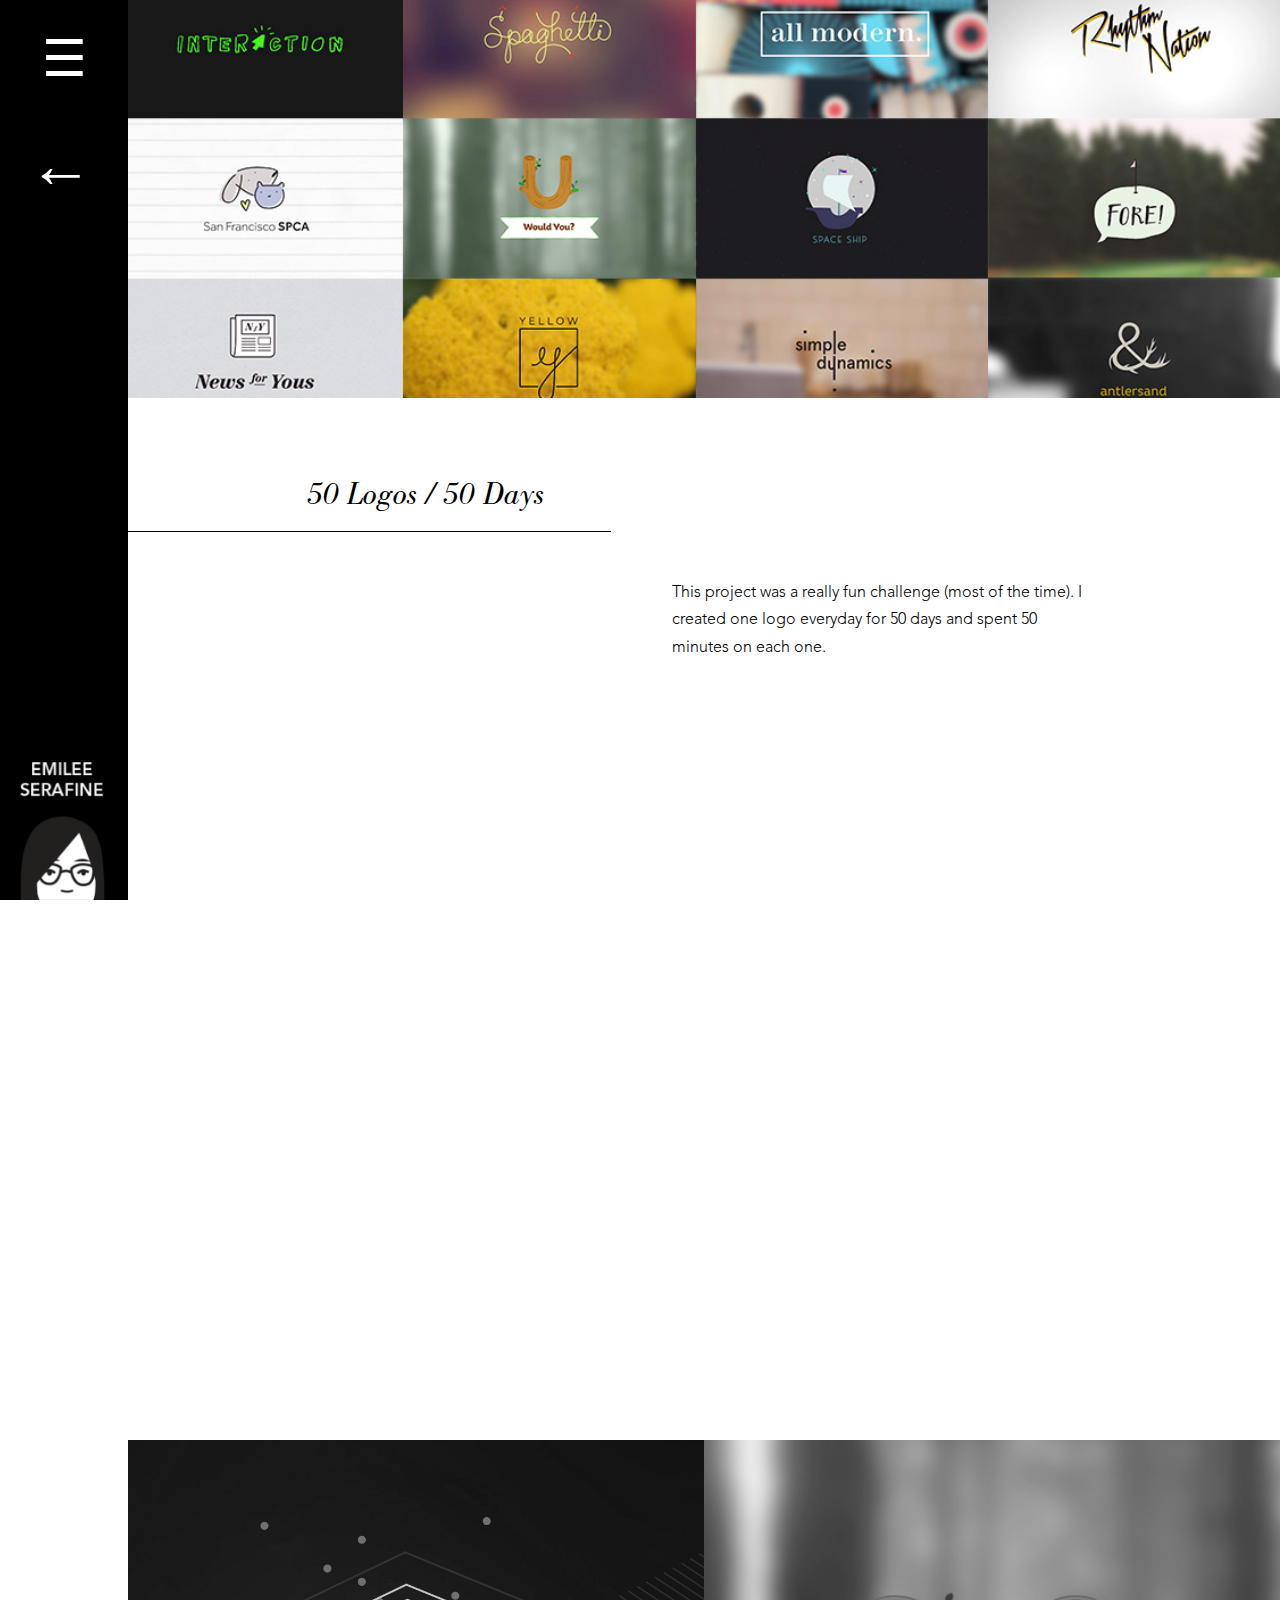
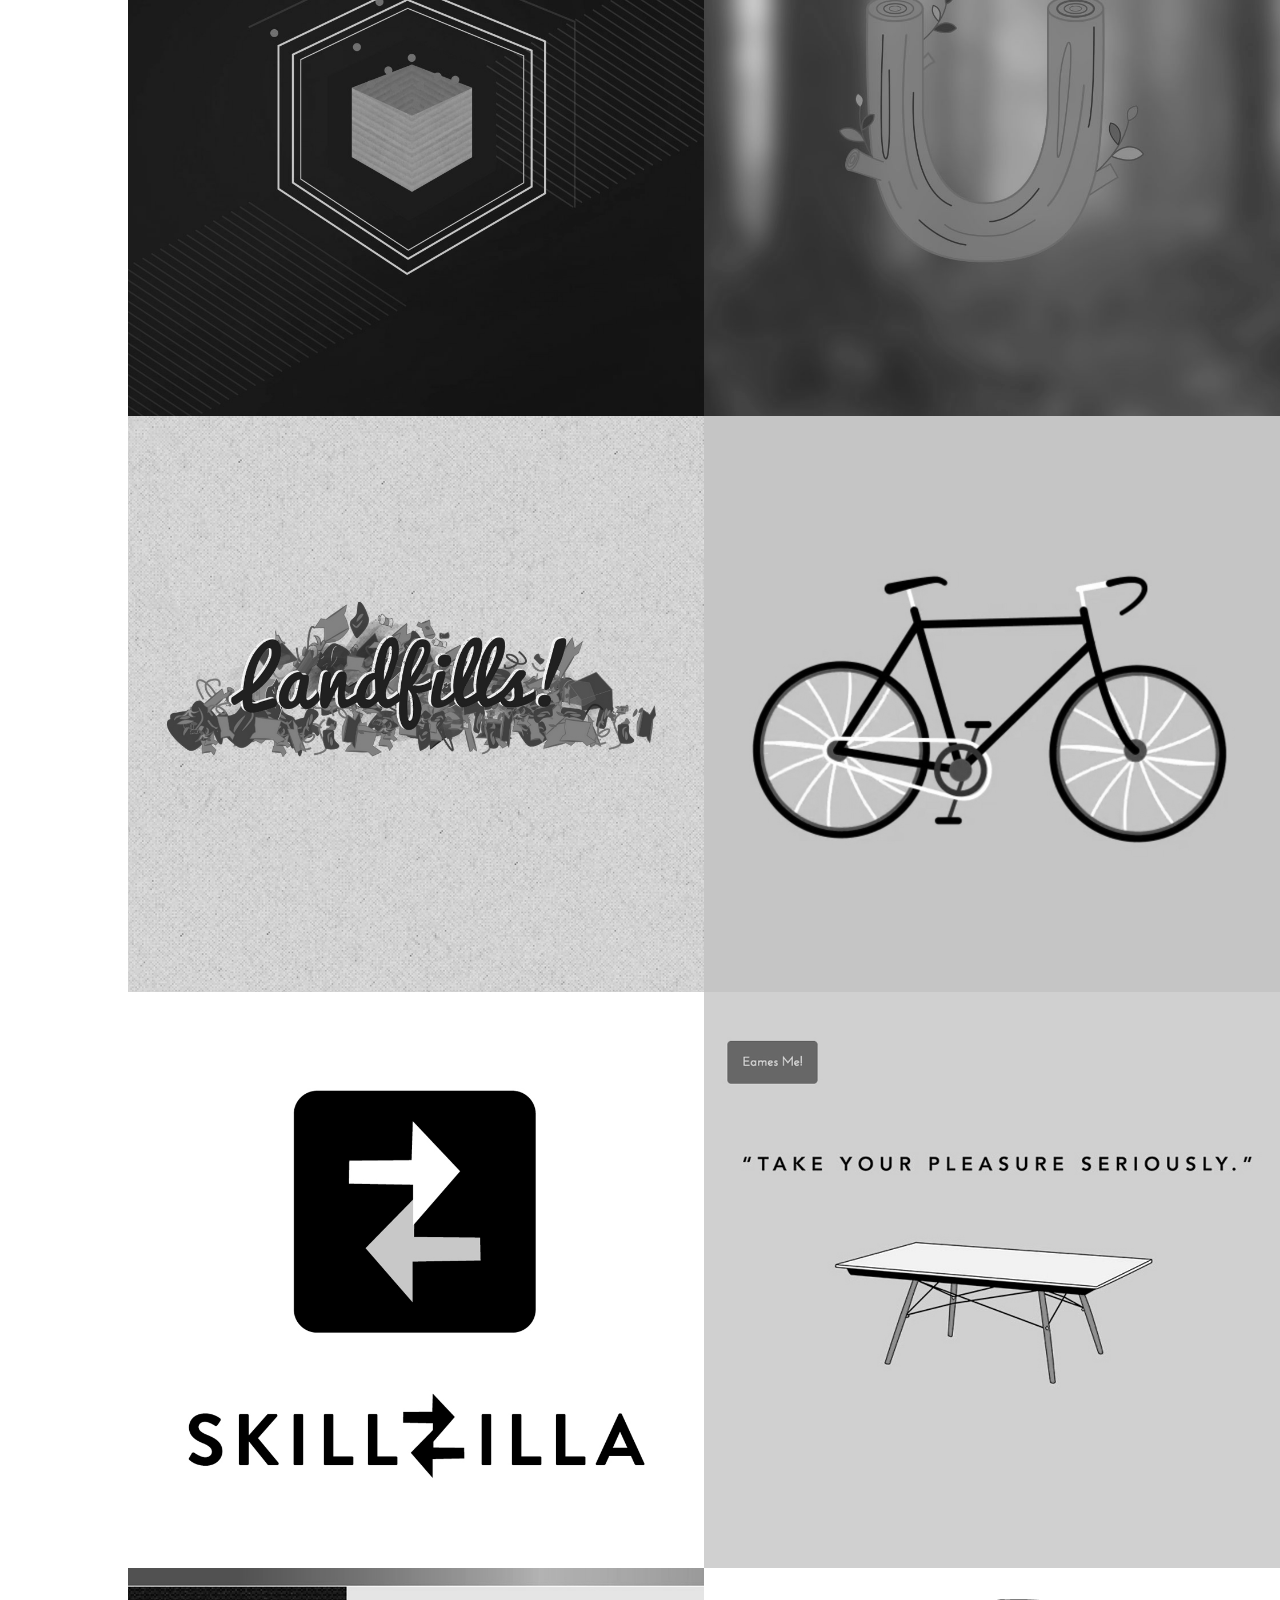
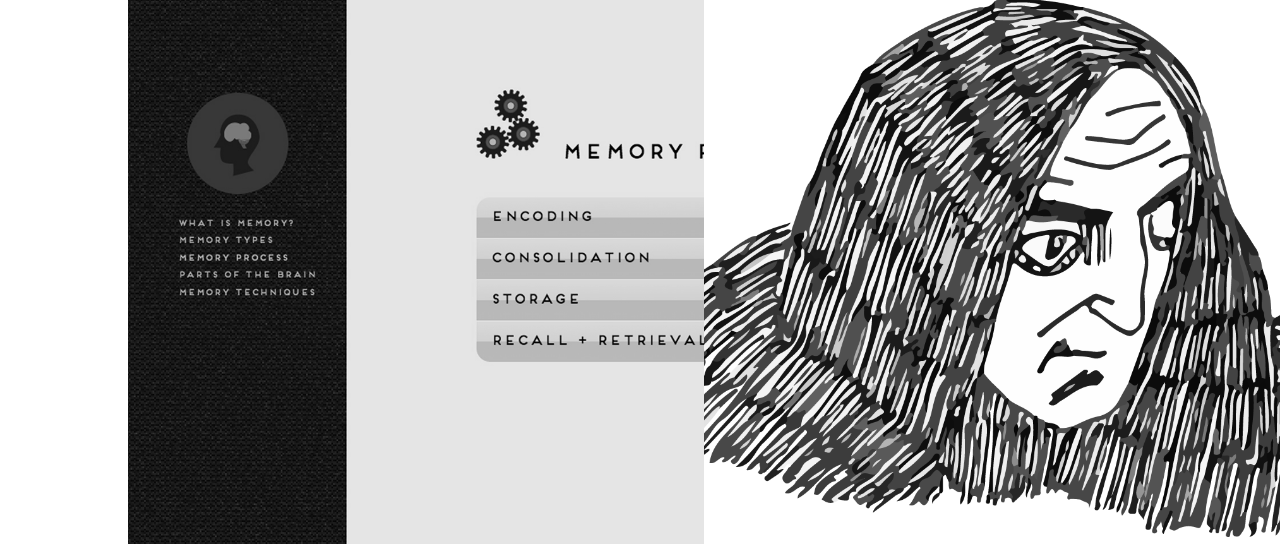
==== 50logos.html @ f76195ec "imported code" ====
<!doctype html>
<html>

<head>
	<title>50 Logos / 50 Days</title>
	<link href="css/reset.css" type="text/css" rel="stylesheet" />
	<link href="css/styles.css" type="text/css" rel="stylesheet"/>
	<meta charset="utf-8">
	<meta name="viewport" content="width=device-width, initial-scale=1">
</head>

<body id="project">
		<div class="sidenav">
			<a href="#" class="nav-icon">&#9776;</a>
			<a href="index.html" class="back_button">&#8592;</a>
				<div class="content">
				<div class="logo">
					<img src="./img/logo.png"></div>
				<div class="hello">
					<h1>Hello,</h1>
					<p>Thanks for stopping by. I'm Emilee, a web and visual designer based in San Francisco.</p>
					<br></br>
					<h2>contact.</h2><p>emilee.serafine@gmail.com</p>

						<div class="left"><a href="http://www.behance.net/emileeserafine"><img src="./img/behance.png"></a></div>
						<div class="middle"><a href="http://www.linkedin.com/pub/emilee-serafine/47/217/44"><img src="./img/linkedin.png"></a></div>
						<div class="right"><a href="http://www.vimeo.com/emileeserafine"><img src="./img/vimeo.png"></a>
						</div></div>

				</div>

		</div>
	
	<div class="project_container">
		<img src="./img/50logos_head.jpg"/>
		<div class="project">
		</div>

		<div class="project_title">
			<h1>50 Logos / 50 Days</h1>
			<div class="border_left"></div>
		</div>

		<div class="project_info">
				<p>This project was a really fun challenge (most of the time). I created one logo everyday for 50 days and spent 50 minutes on each one.</p>
		</div>

		<div class="landfills_img">


				<div class="videoWrapper">
						<iframe src="//player.vimeo.com/video/109967451?byline=0&amp;portrait=0" width="500" height="281" frameborder="0" webkitallowfullscreen mozallowfullscreen allowfullscreen></iframe>
				</div>
		</div>

		

	</div>
		<div class="work-container">
			<section class="work">

			<div class="work-item" id="emperor">
					<a href="lacuna.html"><img src="./img/lacuna.jpg" /></a>
				</div>

				<div class="work-item" id="emperor">
					<a href="50logos.html"><img src="./img/50logos.jpg" /></a>
				</div>

				<div class="work-item" id="landfills">
					<a href="landfills_1.html"><img src="./img/landfills.jpg" /></a>
				</div>

				<div class="work-item" id="motion">
					<a href="https://vimeo.com/70374836" target="blank"><img src="./img/motion.jpg" /></a>
				</div>

				<div class="work-item" id="skillzilla">
					<a href="skillzilla.html"><img src="./img/skillzilla.jpg" /></a>
				</div>

				<div class="work-item" id="eames">
					<a href="eames_1.html"><img src="./img/eames.jpg" /></a>
				</div>

				<div class="work-item" id="memory">
					<a href="memory_1.html"><img src="./img/memory.jpg" /></a>
				</div>

				<div class="work-item" id="illustration">
					<a href="illustration.html"><img src="./img/illustration.jpg" /></a>
				</div>
			</section>
		</div>

			<script type="text/javascript" src="src/jquery-1.8.2.min.js"></script>
			<script type="text/javascript">
				$('.nav-icon').on('click', function(e){
					$('body').toggleClass('open');
					e.preventDefault();
				});

		  </script>

</body>

</html>
---- css/styles.css ----
* {
    -webkit-box-sizing: border-box;
    -moz-box-sizing: border-box;
    box-sizing: border-box;
}

@font-face { font-family: AvenirMedium; src: url('../fonts/AvenirMedium.otf'); }
@font-face { font-family: Bodoni_Italic; src: url('../fonts/Bodoni_Italic.otf'); }
@font-face { font-family: AvenirLight; src: url('../fonts/AvenirLight.otf'); }

a{
    color: #d15463;
}
.work-container {
    overflow-x: hidden;
    position: relative;
    width: 100%;
}

.work {
    width: 100%;
    float: left;
    overflow: hidden;
    padding-left: 8em;
    position: relative;
    left: 0;
    -webkit-transition: all .5s ease;
    -moz-transition: all .5s ease;
    -ms-transition: all .5s ease;
    -o-transition: all .5s ease;
    transition: all .5s ease;
}

.work-item {
    width: 50%;
    overflow: hidden;
    float: left;
}


.hello {
    padding-left: 20%;
    padding-right: 20%;
    padding-top: 10%;
}

.hello>H1 {
    font-family: 'AvenirMedium',  sans-serif;
    font-size: 4em;
    padding-bottom: .5em;
}

.left img{
    width: 4em;
    float: left;
    filter: url("data:image/svg+xml;utf8,&lt;svg xmlns=\'http://www.w3.org/2000/svg\'&gt;&lt;filter id=\'grayscale\'&gt;&lt;feColorMatrix type=\'matrix\' values=\'0.3333 0.3333 0.3333 0 0 0.3333 0.3333 0.3333 0 0 0.3333 0.3333 0.3333 0 0 0 0 0 1 0\'/&gt;&lt;/filter&gt;&lt;/svg&gt;#grayscale"); /* Firefox 10+, Firefox on Android */
    filter: gray; /* IE6-9 */
    -webkit-filter: grayscale(100%); /* Chrome 19+, Safari 6+, Safari 6+ iOS */
}

.middle img{
    float: left;
    width: 4em;
    filter: url("data:image/svg+xml;utf8,&lt;svg xmlns=\'http://www.w3.org/2000/svg\'&gt;&lt;filter id=\'grayscale\'&gt;&lt;feColorMatrix type=\'matrix\' values=\'0.3333 0.3333 0.3333 0 0 0.3333 0.3333 0.3333 0 0 0.3333 0.3333 0.3333 0 0 0 0 0 1 0\'/&gt;&lt;/filter&gt;&lt;/svg&gt;#grayscale"); /* Firefox 10+, Firefox on Android */
    filter: gray; /* IE6-9 */
    -webkit-filter: grayscale(100%); /* Chrome 19+, Safari 6+, Safari 6+ iOS */
}

.right img{
    float: left;
    width: 4em;
    filter: url("data:image/svg+xml;utf8,&lt;svg xmlns=\'http://www.w3.org/2000/svg\'&gt;&lt;filter id=\'grayscale\'&gt;&lt;feColorMatrix type=\'matrix\' values=\'0.3333 0.3333 0.3333 0 0 0.3333 0.3333 0.3333 0 0 0.3333 0.3333 0.3333 0 0 0 0 0 1 0\'/&gt;&lt;/filter&gt;&lt;/svg&gt;#grayscale"); /* Firefox 10+, Firefox on Android */
    filter: gray; /* IE6-9 */
    -webkit-filter: grayscale(100%); /* Chrome 19+, Safari 6+, Safari 6+ iOS */
}

.left img:hover {
        filter: none;
    -webkit-filter: grayscale(0);
}

.middle img:hover {
        filter: none;
    -webkit-filter: grayscale(0);
}

.right img:hover {
        filter: none;
    -webkit-filter: grayscale(0);
}


.hello>H2 {
    font-family: 'AvenirMedium',  sans-serif;
    font-size: 1.8em;
    color: white;
    line-height: 2em;
    text-decoration: none;
}

H2> a {
    font-family: 'AvenirMedium',  sans-serif;
    font-size: 1em;
    color: white;
    padding-right: 2em;
}


.hello>p {
    font-family: 'Bodoni_Italic';
    font-size: 1.8em;
    line-height: 2em;
}


.work img {
    height: auto;
    width: 100%;
    float: left;
    background-size: 100%;
    filter: url("data:image/svg+xml;utf8,&lt;svg xmlns=\'http://www.w3.org/2000/svg\'&gt;&lt;filter id=\'grayscale\'&gt;&lt;feColorMatrix type=\'matrix\' values=\'0.3333 0.3333 0.3333 0 0 0.3333 0.3333 0.3333 0 0 0.3333 0.3333 0.3333 0 0 0 0 0 1 0\'/&gt;&lt;/filter&gt;&lt;/svg&gt;#grayscale"); /* Firefox 10+, Firefox on Android */
    filter: gray; /* IE6-9 */
    -webkit-filter: grayscale(100%); /* Chrome 19+, Safari 6+, Safari 6+ iOS */
}

.work img:hover {
    filter: none;
    -webkit-filter: grayscale(0);

}


.sidenav {
    width: 63em;
    height: 100%;
    background-color: black;
    position: fixed;
    color: white;
    z-index: 999;
    left: -55em;
    -webkit-transition: all .5s ease;
    -moz-transition: all .5s ease;
    -ms-transition: all .5s ease;
    -o-transition: all .5s ease;
    transition: all .5s ease;
    /*font-size: 64px;*/
}

.nav-icon {
    font-size: 50px;
    text-align: center;
    display: block;
    height: 100%;
    width: 128px;
    float: right;
    background: black;
    color: white;
    padding-top: 3%;
}


.logo>img {
    width: 5.4em;
    display: inline-block;
    float: right;
    z-index: 1000;
    position: fixed;
    bottom: 0;
    left: 1.2em;
}

.content {
    padding: 20px;
    background: black;
}


/*WHEN OPEN*/

.open .work {

    left: 24em;
}

.open .sidenav {
    left: 0;
}


/* Project page styles */


.videoWrapper {
    position: relative;
    padding-bottom: 56.25%; /* 16:9 */
    padding-top: 25px;
    height: 0;
    margin-top: 16em;
}

.videoWrapper object, .videoWrapper embed, .videoWrapper iframe {
    position: absolute;
    top: 0;
    left: 0;
    width: 100%;
    height: 100%;
    padding-left: 3em;
}

.videoWrapper_lacuna {
    position: relative;
    padding-bottom: 56.25%; /* 16:9 */
    padding-top: 25px;
    height: 0;
    margin-top: 35em;
}

.videoWrapper_lacuna object, .videoWrapper_lacuna embed, .videoWrapper_lacuna iframe {
    position: absolute;
    top: 0;
    left: 0;
    width: 100%;
    height: 100%;
    padding-left: 3em;
}


.videoWrapper_2 {
    position: relative;
    padding-bottom: 56.25%; /* 16:9 */
    padding-top: 25px;
    height: 0;
    margin-top: 3em;
}

.videoWrapper_2 object, .videoWrapper_2 embed, .videoWrapper_2 iframe {
    position: absolute;
    top: 0;
    left: 0;
    width: 100%;
    height: 100%;
    padding-left: 3em;
}

.project {
    width: 100%;
    height: 100%;
    margin-top: 3.5em;
    padding-top: 1em;
    padding-left: 10em;
}

.project_container img{
    width: 100%;
    padding-left: 3em;
}

.project_container {
    margin-left: 4em;
}

.project_container a:hover {
    color: #999999;
}

.landfills_img {
    width: 80%;
    padding-bottom: 5em;
    margin: 0 auto;
}

.skillzilla_img {
    width: 80%;
    padding-bottom: 5em;
    margin: 0 auto;
}

.landfills_img img {
    padding-top: 3em;
}

.back_button {
    font-size: 4em;
    font-family: "AvenirMedium", sans-serif;
    background-color: black;
    color: white;
    position: absolute;
    top: 2em;
    left: 14.2em;
    z-index: 1001;
}

#head {
    text-align: center;
    font-family: "AvenirMedium", sans-serif;
    padding-top: 40%;
    padding-bottom: 5%;
    font-size: 2em;
    display: block;

}


.emperor_concept {
    background-color: black;
    color: white;
}

.project_title {
    width: 45%;
    font-family: "Bodoni_Italic";
    padding-left: 10%;
    padding-bottom: .3em;
    position: absolute;
    font-size: 2em;    
    border-bottom: 1px;
    border-style: solid;
    line-height: 1.5em;

}

.project_info {
    width: 20%;
    font-family: "AvenirLight";
    font-size: 1em;
    line-height: 1.7em;
    float: left;
    padding-left: 50%;
}


.launch {
    margin-top: 5%;
    margin-bottom:10em;
    padding-left: 50%;
    font-family: "AvenirMedium";
    letter-spacing: .3em;
    float: left;
    line-height: 2em;
}

.launch>a {
    color: black;
}

span {
    font-size: .8em;
    line-height: 3em;
    color: #999999;
}

.landfills_img p {
    text-align: center;
    font-family: "Bodoni_Italic";
    font-size: 1.5em;
    border-bottom: 1px solid;
    padding-bottom: 1em;
}


/* Tablet! */
@media screen and (min-width:720px) and (max-width:1080px) {

    .sidenav {
        width: 45em;
        height: 100%;
        background-color: black;
        position: fixed;
        color: white;
        z-index: 999;
        left: -37em;
        -webkit-transition: all .5s ease;
        -moz-transition: all .5s ease;
        -ms-transition: all .5s ease;
        -o-transition: all .5s ease;
        transition: all .5s ease;
        /*font-size: 64px;*/
    }

    .back_button {
        font-size: 4em;
        font-family: "AvenirMedium", sans-serif;
        background-color: black;
        color: white;
        position: absolute;
        top: 1.8em;
        left: 9.8em;
        z-index: 1001;
    }

    .hello>p {
        font-family: 'Bodoni_Italic';
        font-size: 1.8em;
        line-height: 1.5em;
    }


}

    .project_title {

        font-family: "Bodoni_Italic";
        padding-left: 20%;
        position: relative;
        font-size: 2em;    
        border-bottom: 1px;
        border-style: solid;
        line-height: 1.5em;

    }

        .project_info {
        width: 85%;
        font-family: "AvenirLight";
        font-size: 1em;
        line-height: 1.7em;
        float: left;
        padding-left: 50%;
        padding-top: 3em;
    }


/* Mobile! */
@media screen and (max-width: 719px) {


    .sidenav {
        width: 30em;
        height: 100%;
        background-color: black;
        position: fixed;
        color: white;
        z-index: 999;
        left: -22em;
        -webkit-transition: all .5s ease;
        -moz-transition: all .5s ease;
        -ms-transition: all .5s ease;
        -o-transition: all .5s ease;
        transition: all .5s ease;
        /*font-size: 64px;*/
    }

    .back_button {
        font-size: 4em;
        font-family: "AvenirMedium", sans-serif;
        background-color: black;
        color: white;
        position: absolute;
        top: 2em;
        left: 6em;
        z-index: 1001;
    }

    .hello {
        height: 100%;
        padding-left: 2.5em;
    }

    .hello>p {
        font-family: 'Bodoni_Italic';
        font-size: 1.6em;
        line-height: 1.6em;
    }

    .hello>H2 {
        font-family: 'AvenirMedium',  sans-serif;
        font-size: 1.5em;
        color: white;
        line-height: 1.2em;
        text-decoration: none;
    }

    .hello>H1 {
        font-family: 'AvenirMedium',  sans-serif;
        font-size: 3em;
        padding-bottom: .5em;
    }

    .left img{
    width: 3em;
    float: left;
    filter: url("data:image/svg+xml;utf8,&lt;svg xmlns=\'http://www.w3.org/2000/svg\'&gt;&lt;filter id=\'grayscale\'&gt;&lt;feColorMatrix type=\'matrix\' values=\'0.3333 0.3333 0.3333 0 0 0.3333 0.3333 0.3333 0 0 0.3333 0.3333 0.3333 0 0 0 0 0 1 0\'/&gt;&lt;/filter&gt;&lt;/svg&gt;#grayscale"); /* Firefox 10+, Firefox on Android */
    filter: gray; /* IE6-9 */
    -webkit-filter: grayscale(100%); /* Chrome 19+, Safari 6+, Safari 6+ iOS */
}

    .middle img{
        float: left;
        width: 3em;
        filter: url("data:image/svg+xml;utf8,&lt;svg xmlns=\'http://www.w3.org/2000/svg\'&gt;&lt;filter id=\'grayscale\'&gt;&lt;feColorMatrix type=\'matrix\' values=\'0.3333 0.3333 0.3333 0 0 0.3333 0.3333 0.3333 0 0 0.3333 0.3333 0.3333 0 0 0 0 0 1 0\'/&gt;&lt;/filter&gt;&lt;/svg&gt;#grayscale"); /* Firefox 10+, Firefox on Android */
        filter: gray; /* IE6-9 */
        -webkit-filter: grayscale(100%); /* Chrome 19+, Safari 6+, Safari 6+ iOS */
    }

    .right img{
        float: left;
        width: 3em;
        filter: url("data:image/svg+xml;utf8,&lt;svg xmlns=\'http://www.w3.org/2000/svg\'&gt;&lt;filter id=\'grayscale\'&gt;&lt;feColorMatrix type=\'matrix\' values=\'0.3333 0.3333 0.3333 0 0 0.3333 0.3333 0.3333 0 0 0.3333 0.3333 0.3333 0 0 0 0 0 1 0\'/&gt;&lt;/filter&gt;&lt;/svg&gt;#grayscale"); /* Firefox 10+, Firefox on Android */
        filter: gray; /* IE6-9 */
        -webkit-filter: grayscale(100%); /* Chrome 19+, Safari 6+, Safari 6+ iOS */
    }

    .left img:hover {
            filter: none;
        -webkit-filter: grayscale(0);
    }

    .middle img:hover {
            filter: none;
        -webkit-filter: grayscale(0);
    }

    .right img:hover {
            filter: none;
        -webkit-filter: grayscale(0);
    }

        .project_title {
        width: 90%;
        font-family: "Bodoni_Italic";
        padding-left: 20%;
        position: relative;
        font-size: 2em;    
        border-bottom: 1px;
        border-style: solid;
        line-height: 1.5em;

    }

}

@media screen and (max-width: 480px) {
    .sidenav {
        width: 100%;
        left: 0;
        max-height: 70px;
        overflow: hidden;
        position: absolute;
    }
    .open .sidenav {
        min-height: 100%;
    }
    .work {
        padding-left: 0;
        padding-top: 4.4em;
    }

    .open .work {
        left: 0;
    }

    div.hello {
        padding-left: .6em;
        padding-top: 3em;
    }

    .hello>H1 {
        font-family: 'AvenirMedium',  sans-serif;
        font-size: 2.3em;
    }

    .left img{
        width: 3em;
        padding-top: .5em;
        filter: url("data:image/svg+xml;utf8,&lt;svg xmlns=\'http://www.w3.org/2000/svg\'&gt;&lt;filter id=\'grayscale\'&gt;&lt;feColorMatrix type=\'matrix\' values=\'0.3333 0.3333 0.3333 0 0 0.3333 0.3333 0.3333 0 0 0.3333 0.3333 0.3333 0 0 0 0 0 1 0\'/&gt;&lt;/filter&gt;&lt;/svg&gt;#grayscale"); /* Firefox 10+, Firefox on Android */
        filter: gray; /* IE6-9 */
        -webkit-filter: grayscale(100%); /* Chrome 19+, Safari 6+, Safari 6+ iOS */
    }

    .middle img{
        width: 3em;
        padding-top: .5em;
        filter: url("data:image/svg+xml;utf8,&lt;svg xmlns=\'http://www.w3.org/2000/svg\'&gt;&lt;filter id=\'grayscale\'&gt;&lt;feColorMatrix type=\'matrix\' values=\'0.3333 0.3333 0.3333 0 0 0.3333 0.3333 0.3333 0 0 0.3333 0.3333 0.3333 0 0 0 0 0 1 0\'/&gt;&lt;/filter&gt;&lt;/svg&gt;#grayscale"); /* Firefox 10+, Firefox on Android */
        filter: gray; /* IE6-9 */
        -webkit-filter: grayscale(100%); /* Chrome 19+, Safari 6+, Safari 6+ iOS */
    }

    .right img{
        width: 3em;
        padding-top: .5em;
        filter: url("data:image/svg+xml;utf8,&lt;svg xmlns=\'http://www.w3.org/2000/svg\'&gt;&lt;filter id=\'grayscale\'&gt;&lt;feColorMatrix type=\'matrix\' values=\'0.3333 0.3333 0.3333 0 0 0.3333 0.3333 0.3333 0 0 0.3333 0.3333 0.3333 0 0 0 0 0 1 0\'/&gt;&lt;/filter&gt;&lt;/svg&gt;#grayscale"); /* Firefox 10+, Firefox on Android */
        filter: gray; /* IE6-9 */
        -webkit-filter: grayscale(100%); /* Chrome 19+, Safari 6+, Safari 6+ iOS */
    }

    .left img:hover {
            filter: none;
        -webkit-filter: grayscale(0);
    }

    .middle img:hover {
            filter: none;
        -webkit-filter: grayscale(0);
    }

    .right img:hover {
            filter: none;
        -webkit-filter: grayscale(0);
    }

    H2> a {
    font-family: 'AvenirMedium',  sans-serif;
    color: white;
    }


    .hello>p {
        font-family: 'Bodoni_Italic';
        font-size: 1.4em;
        line-height: 1.5em;
    }


    .hello>H2 {
        font-family: 'AvenirMedium',  sans-serif;
        font-size: 1.2em;
        text-decoration: none;
        padding-bottom: .3em;
    }

    .work img {
        height: auto;
        width: 100%;
        float: left;
        background-size: 100%;
        filter: url("data:image/svg+xml;utf8,&lt;svg xmlns=\'http://www.w3.org/2000/svg\'&gt;&lt;filter id=\'grayscale\'&gt;&lt;feColorMatrix type=\'matrix\' values=\'0.3333 0.3333 0.3333 0 0 0.3333 0.3333 0.3333 0 0 0.3333 0.3333 0.3333 0 0 0 0 0 1 0\'/&gt;&lt;/filter&gt;&lt;/svg&gt;#grayscale"); /* Firefox 10+, Firefox on Android */
        filter: gray; /* IE6-9 */
        -webkit-filter: grayscale(100%); /* Chrome 19+, Safari 6+, Safari 6+ iOS */
    }

    .work img:hover {
        filter: none;
        -webkit-filter: grayscale(0);

    }

    .nav-icon {
        font-size: 2em;
        display: block;
        height: 100%;
        float: right;
        background: black;
        color: white;
        padding-right: 1.7em;
    }

    a.nav-icon {
        width: 30px;
    }

    .logo>img {
       display: none;
    }

    .project {
    width: 100%;
    height: 100%;
    margin-top: 1em;
    padding-top: 1em;
    margin-left: 0;
    margin-right: 0;
    padding-right: 0;
    }

    div.project_container {
        padding-top: 4.4em;
        padding-bottom: 0;
        padding-right: 0;
        margin-right: 0;
    }

    .project_container {
        margin-left: 0;
        margin-right: 0;
        margin-bottom: 0;
        padding-right: 0;
        padding-bottom: 0;
    }

    .project_container img{
        padding-left: 0;
        padding-bottom: 0;
    }

    div.project_img {
        padding-bottom: 0;
        margin-bottom: 0;
    }

    .project_container a:hover {
        color: #999999;
    }

    .landfills_img {
        width: 80%;
        padding-bottom: 0;
        margin: 0 auto;
    }

    .skillzilla_img {
        width: 80%;
        padding-bottom: 0;
        margin: 0 auto;
        padding-top: .8em;
    }

    .landfills_img img {
        padding-top: 0;
    }

    .landfills_img {
        padding-bottom: 0;
    }

    a.back_button {
        display: block;
        font-family: "AvenirMedium", sans-serif; 
        font-size: 2.8em;   
        line-height: 1em;
        top: .3em;
        left: .5em;
    }

    #head {
        text-align: center;
        font-family: "AvenirMedium", sans-serif;
        padding-bottom: 1em;
        font-size: 2em;
    }

    .emperor_concept {
        background-color: black;
        color: white;
    }

    div.project_title {
        width: 100%;
        font-family: "Bodoni_Italic";
        text-align: center;
        padding-bottom: .3em;
        padding-top: 0;
        font-size: 1.5em;    
        padding-left: 0;
    }

    div.project_info {
        width: 90%;
        font-family: "AvenirLight";
        font-size: 1em;
        line-height: 1.7em;
        padding-left: 10%;
    }

    .launch {
        margin-top: 5%;
        padding-top: 1em;
        padding-bottom: 1em;
        padding-left: 10%;
        font-family: "AvenirMedium";
        letter-spacing: .3em;
        width: 100em;
        line-height: 2em;
    }

    .launch>a {
        color: black;
    }

    span {
        font-size: .8em;
        line-height: 3em;
        color: #999999;
    }

    .landfills_img p {
        text-align: center;
        font-family: "Bodoni_Italic";
        font-size: .8em;
        border-bottom: 1px solid;
        padding-bottom: .8;
    }
}
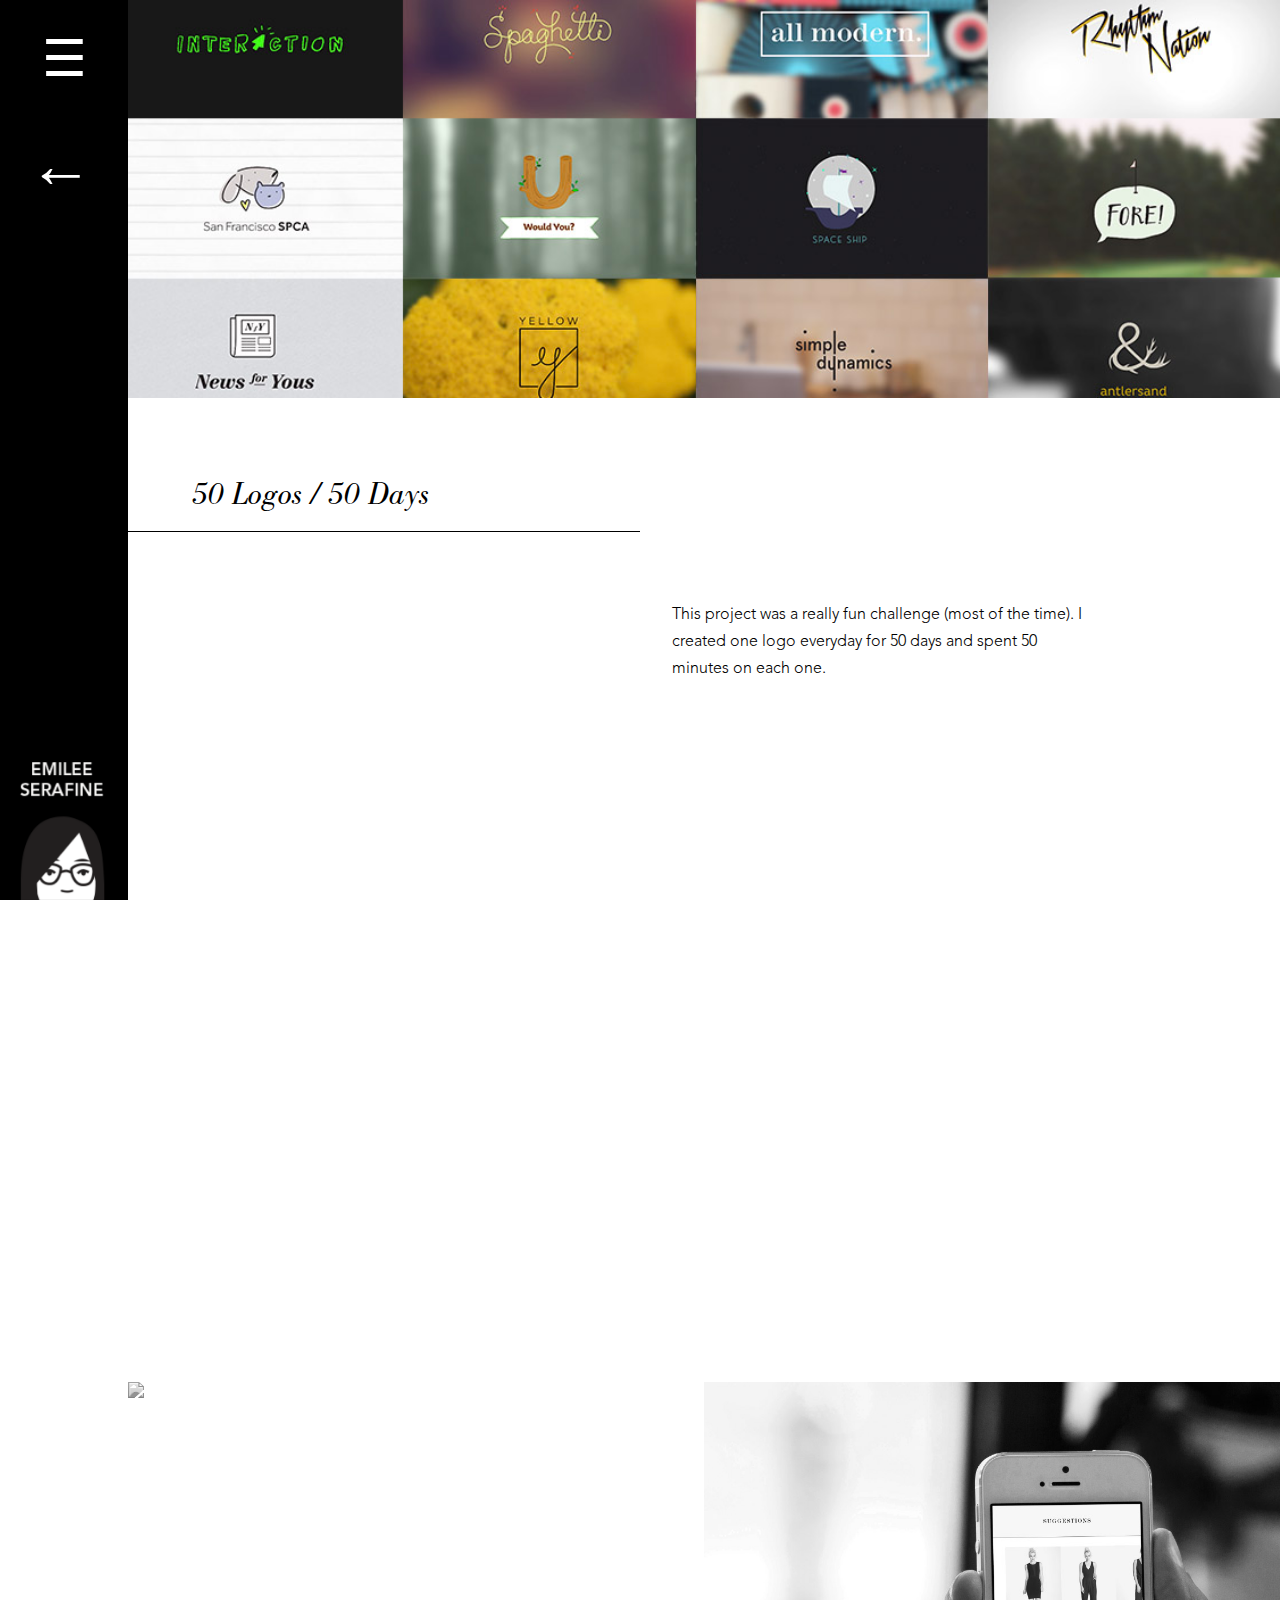
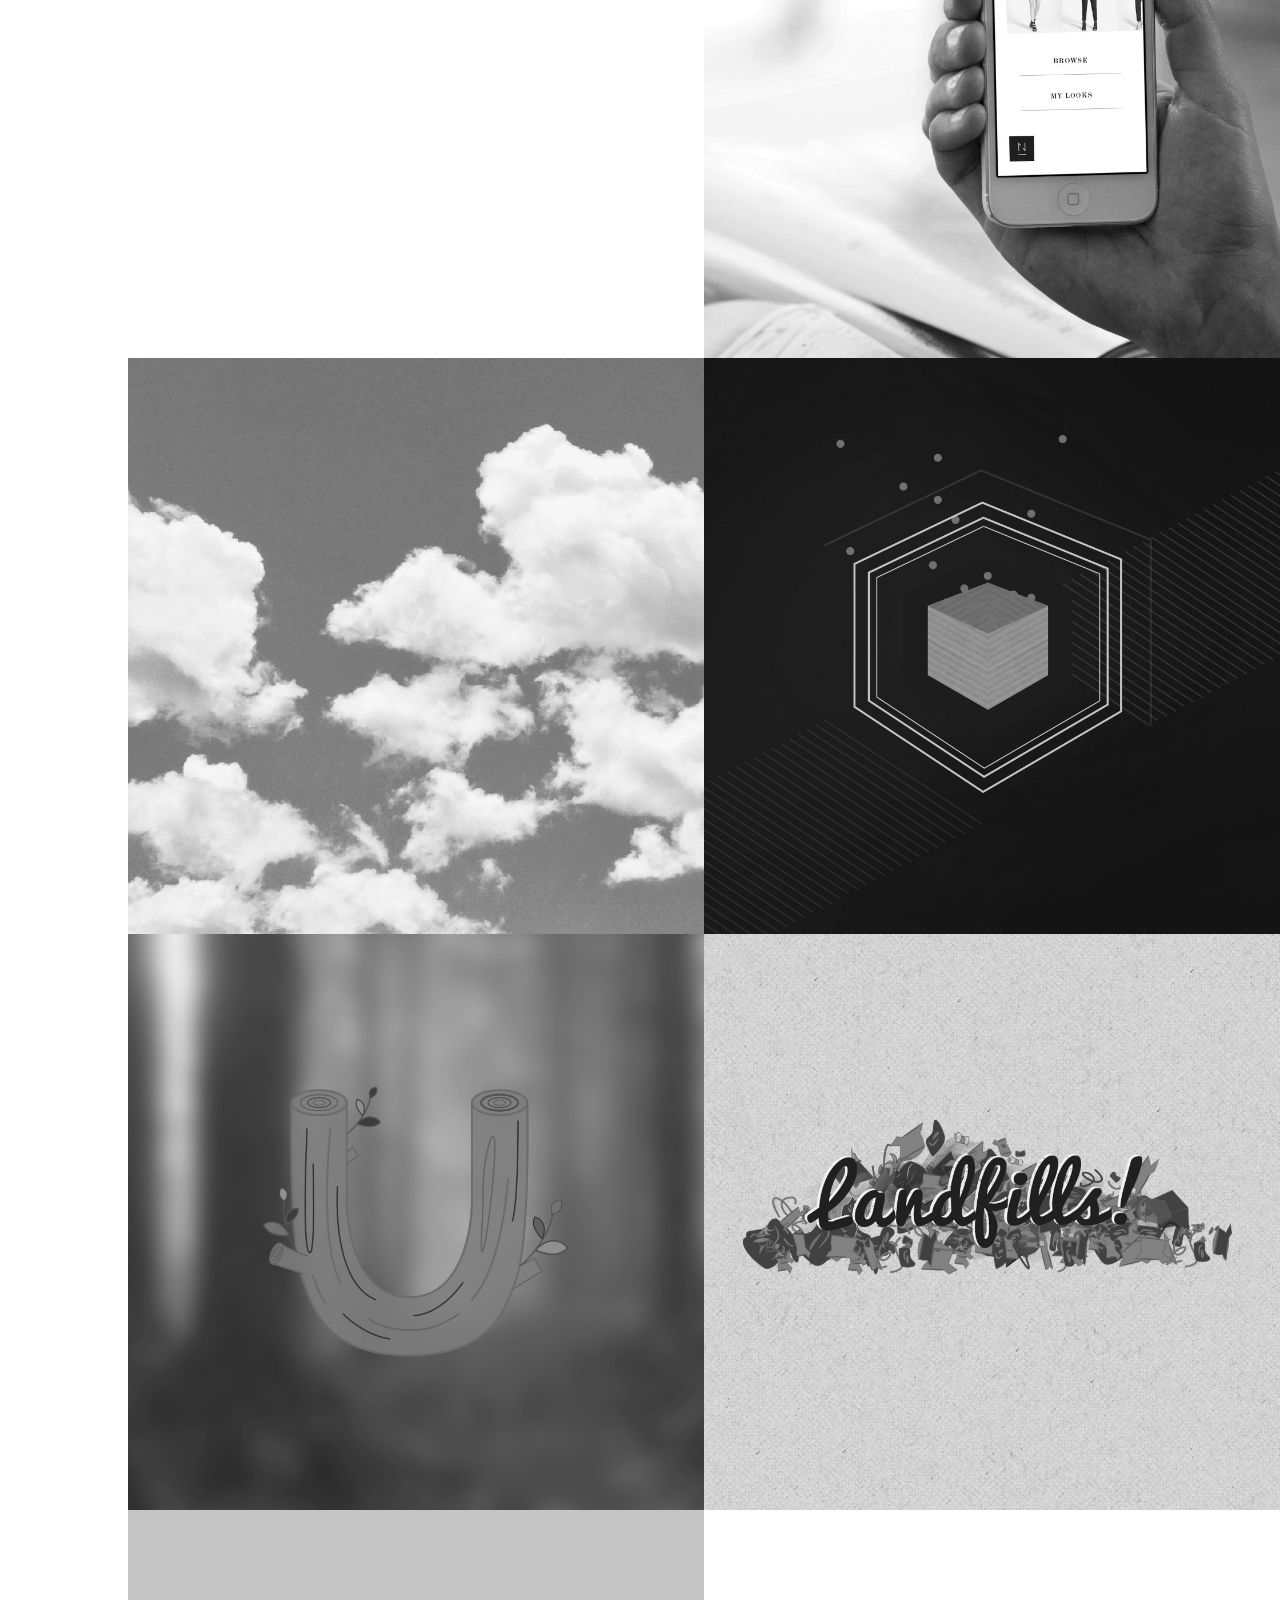
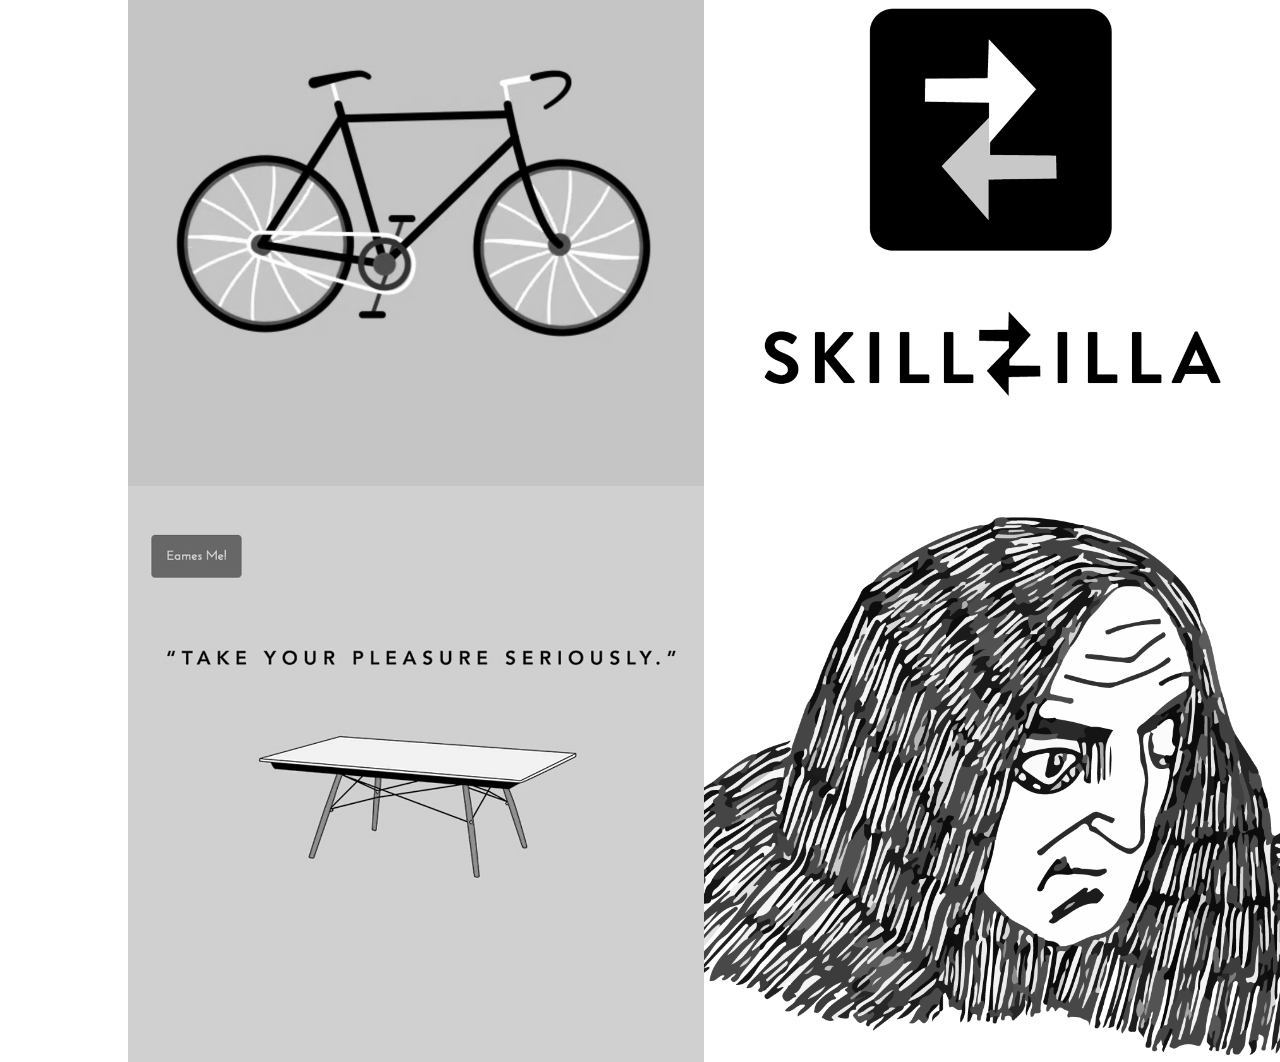
==== commit 035d37bb: "added updated code" ====
--- a/50logos.html
+++ b/50logos.html
@@ -59,11 +59,23 @@
 		<div class="work-container">
 			<section class="work">
 
-			<div class="work-item" id="emperor">
+				<div class="work-item" id="waybound">
+					<a href="waybound.html"><img src="./img/waybound.jpg" /></a>
+				</div>
+
+				<div class="work-item" id="nordstrom">
+					<a href="nordstrom.html"><img src="./img/nordstrom.jpg" /></a>
+				</div>
+
+				<div class="work-item" id="overlap">
+					<a href="overlap.html"><img src="./img/overlap.jpg" /></a>
+				</div>
+
+				<div class="work-item" id="lacuna">
 					<a href="lacuna.html"><img src="./img/lacuna.jpg" /></a>
 				</div>
 
-				<div class="work-item" id="emperor">
+				<div class="work-item" id="50logos">
 					<a href="50logos.html"><img src="./img/50logos.jpg" /></a>
 				</div>
 
@@ -83,15 +95,16 @@
 					<a href="eames_1.html"><img src="./img/eames.jpg" /></a>
 				</div>
 
-				<div class="work-item" id="memory">
+<!-- 				<div class="work-item" id="memory">
 					<a href="memory_1.html"><img src="./img/memory.jpg" /></a>
-				</div>
+				</div> -->
 
 				<div class="work-item" id="illustration">
 					<a href="illustration.html"><img src="./img/illustration.jpg" /></a>
 				</div>
 			</section>
 		</div>
+
 
 			<script type="text/javascript" src="src/jquery-1.8.2.min.js"></script>
 			<script type="text/javascript">
@@ -101,7 +114,5 @@
 				});
 
 		  </script>
-
-</body>
-
+	</body>
 </html>--- a/css/styles.css
+++ b/css/styles.css
@@ -7,6 +7,49 @@
 @font-face { font-family: AvenirMedium; src: url('../fonts/AvenirMedium.otf'); }
 @font-face { font-family: Bodoni_Italic; src: url('../fonts/Bodoni_Italic.otf'); }
 @font-face { font-family: AvenirLight; src: url('../fonts/AvenirLight.otf'); }
+
+/*GROW*/
+
+* {
+  -webkit-box-sizing: border-box;
+     -moz-box-sizing: border-box;
+      -ms-box-sizing: border-box;
+          box-sizing: border-box;
+}
+
+ 
+.pic {
+  border: 10px solid #fff;  
+  float: left;
+  height: 300px;
+  width: 300px;
+  margin: 20px;
+  overflow: hidden;
+   
+  -webkit-box-shadow: 5px 5px 5px #111;
+          box-shadow: 5px 5px 5px #111;  
+}
+
+.grow img {
+  height: 100%;
+  width: 100%;
+ 
+  -webkit-transition: all 1s ease;
+     -moz-transition: all 1s ease;
+       -o-transition: all 1s ease;
+      -ms-transition: all 1s ease;
+          transition: all 1s ease;
+}
+ 
+.grow img:hover {
+  width: 110%;
+  height: 110%;
+}
+
+/*END GROW
+*/
+
+
 
 a{
     color: #d15463;
@@ -242,6 +285,23 @@
     padding-left: 3em;
 }
 
+.videoWrapper_overlap {
+    position: relative;
+    padding-bottom: 56.25%; /* 16:9 */
+    padding-top: 25px;
+    height: 0;
+    margin-top: 36em;
+}
+
+.videoWrapper_overlap object, .videoWrapper_overlap embed, .videoWrapper_overlap iframe {
+    position: absolute;
+    top: 0;
+    left: 0;
+    width: 100%;
+    height: 100%;
+    padding-left: 3em;
+}
+
 .project {
     width: 100%;
     height: 100%;
@@ -320,18 +380,19 @@
 }
 
 .project_info {
-    width: 20%;
+    width: 85%;
     font-family: "AvenirLight";
     font-size: 1em;
     line-height: 1.7em;
     float: left;
     padding-left: 50%;
+    padding-top: 8em;
 }
 
 
 .launch {
     margin-top: 5%;
-    margin-bottom:10em;
+    margin-bottom:4em;
     padding-left: 50%;
     font-family: "AvenirMedium";
     letter-spacing: .3em;
@@ -395,8 +456,6 @@
     }
 
 
-}
-
     .project_title {
 
         font-family: "Bodoni_Italic";
@@ -419,6 +478,44 @@
         padding-top: 3em;
     }
 
+    .videoWrapper_lacuna {
+    position: relative;
+    padding-bottom: 56.25%; /* 16:9 */
+    padding-top: 25px;
+    height: 0;
+    margin-top: 35em;
+    }
+
+    .videoWrapper_overlap {
+    position: relative;
+    padding-bottom: 56.25%; /* 16:9 */
+    padding-top: 25px;
+    height: 0;
+    margin-top: 31em;
+    }
+
+    .launch {
+        margin-bottom: 2em;
+    }
+
+
+    .videoWrapper_overlap {
+    position: relative;
+    padding-bottom: 56.25%; /* 16:9 */
+    padding-top: 25px;
+    height: 0;
+    margin-top: 40em;
+    }
+
+
+    .videoWrapper_lacuna {
+    position: relative;
+    padding-bottom: 56.25%; /* 16:9 */
+    padding-top: 25px;
+    height: 0;
+    margin-top: 38em;
+    }
+}
 
 /* Mobile! */
 @media screen and (max-width: 719px) {
@@ -527,6 +624,46 @@
 
     }
 
+    .project_info {
+        margin-top: -3em;
+    }
+
+
+    .launch {
+        margin-top: 5%;
+        padding-top: 1em;
+        margin-bottom: 2em;
+        padding-left: 50%;
+        font-family: "AvenirMedium";
+        letter-spacing: .3em;
+        line-height: 2em;
+    }
+
+        .videoWrapper {
+    position: relative;
+    padding-bottom: 56.25%; /* 16:9 */
+    padding-top: 25px;
+    height: 0;
+    margin-top: 18em;
+    }
+
+    .videoWrapper_lacuna {
+    position: relative;
+    padding-bottom: 56.25%; /* 16:9 */
+    padding-top: 25px;
+    height: 0;
+    margin-top: 44em;
+    }
+
+    .videoWrapper_overlap {
+    position: relative;
+    padding-bottom: 56.25%; /* 16:9 */
+    padding-top: 25px;
+    height: 0;
+    margin-top: 49em;
+    }
+
+
 }
 
 @media screen and (max-width: 480px) {
@@ -749,12 +886,13 @@
         font-size: 1em;
         line-height: 1.7em;
         padding-left: 10%;
+        margin-top: -5em;
     }
 
     .launch {
         margin-top: 5%;
         padding-top: 1em;
-        padding-bottom: 1em;
+        margin-bottom: 2em;
         padding-left: 10%;
         font-family: "AvenirMedium";
         letter-spacing: .3em;
@@ -779,6 +917,32 @@
         border-bottom: 1px solid;
         padding-bottom: .8;
     }
-}
-
-
+
+
+    .videoWrapper {
+    position: relative;
+    padding-bottom: 56.25%; /* 16:9 */
+    padding-top: 25px;
+    height: 0;
+    margin-top: 16em;
+    }
+
+    .videoWrapper_overlap {
+    position: relative;
+    padding-bottom: 56.25%; /* 16:9 */
+    padding-top: 25px;
+    height: 0;
+    margin-top: 37em;
+    }
+
+    .videoWrapper_lacuna {
+    position: relative;
+    padding-bottom: 56.25%; /* 16:9 */
+    padding-top: 25px;
+    height: 0;
+    margin-top: 37em;
+    }
+
+}
+
+
